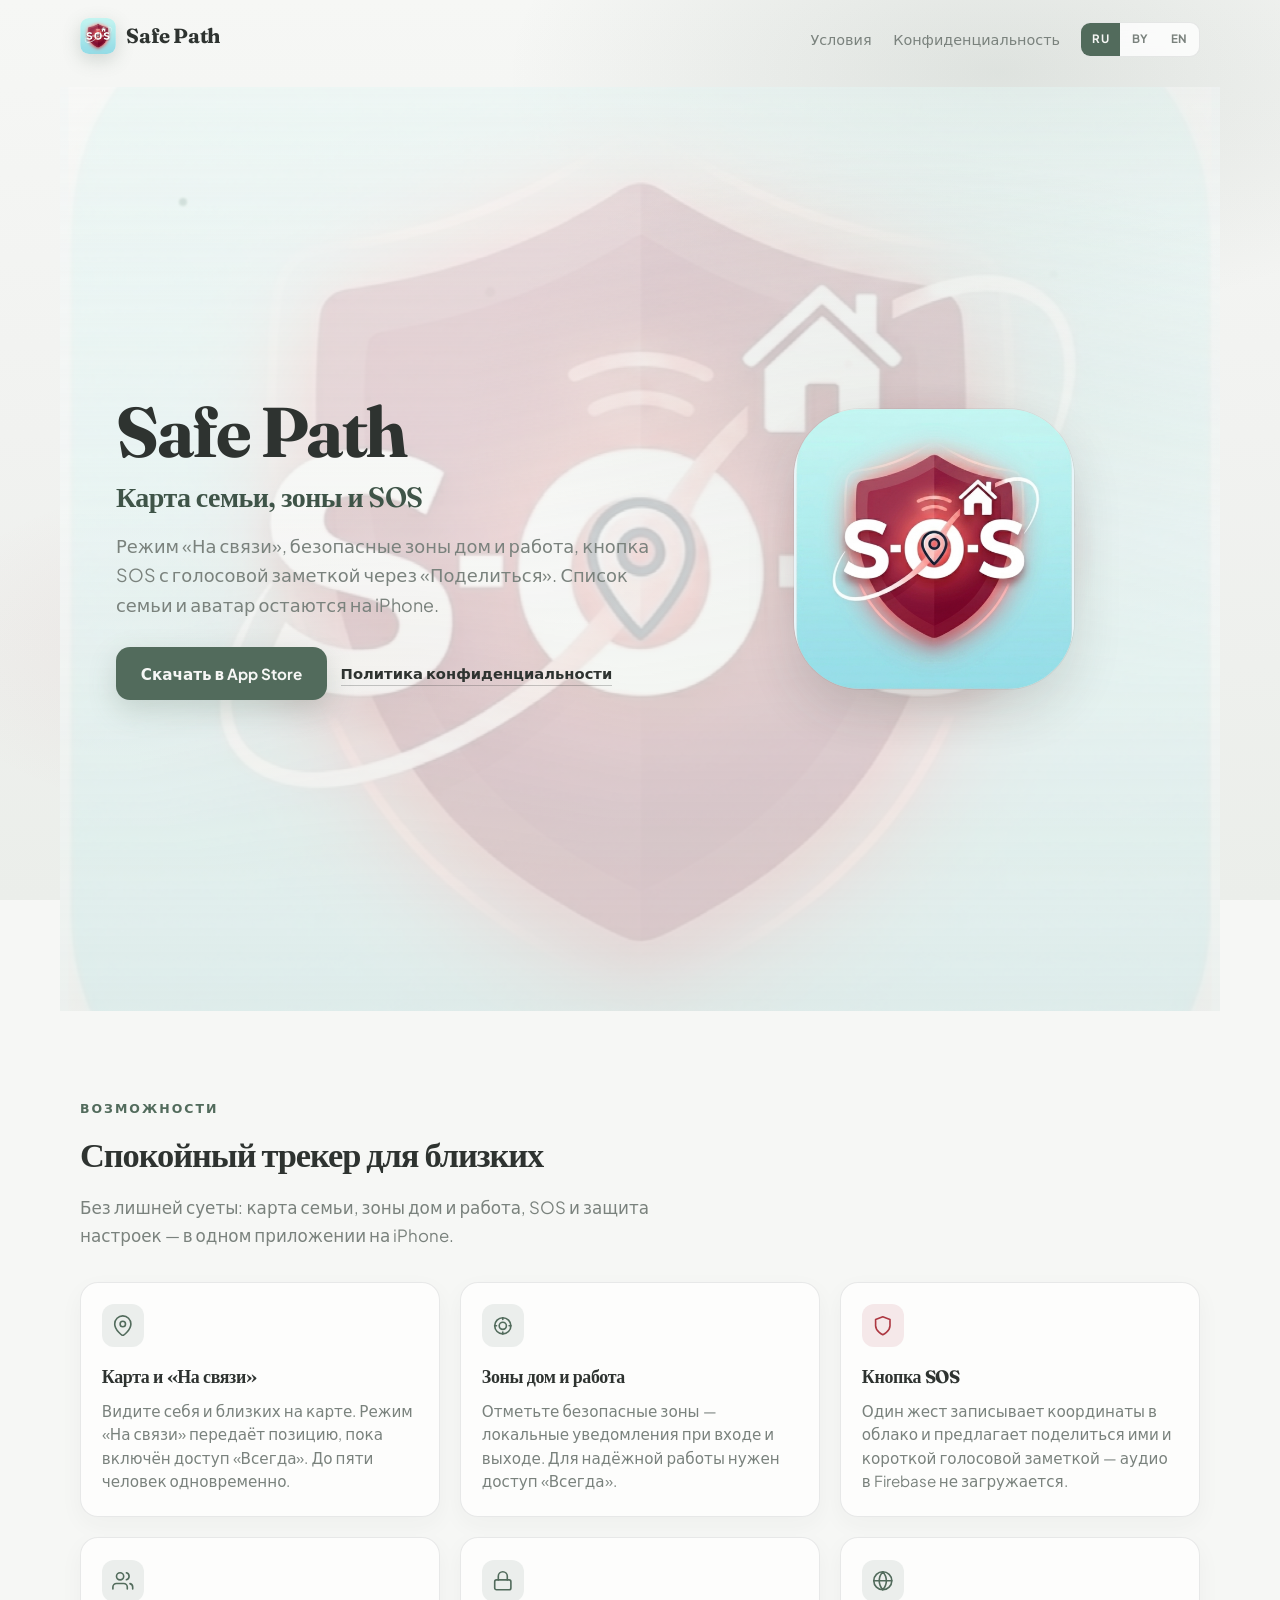
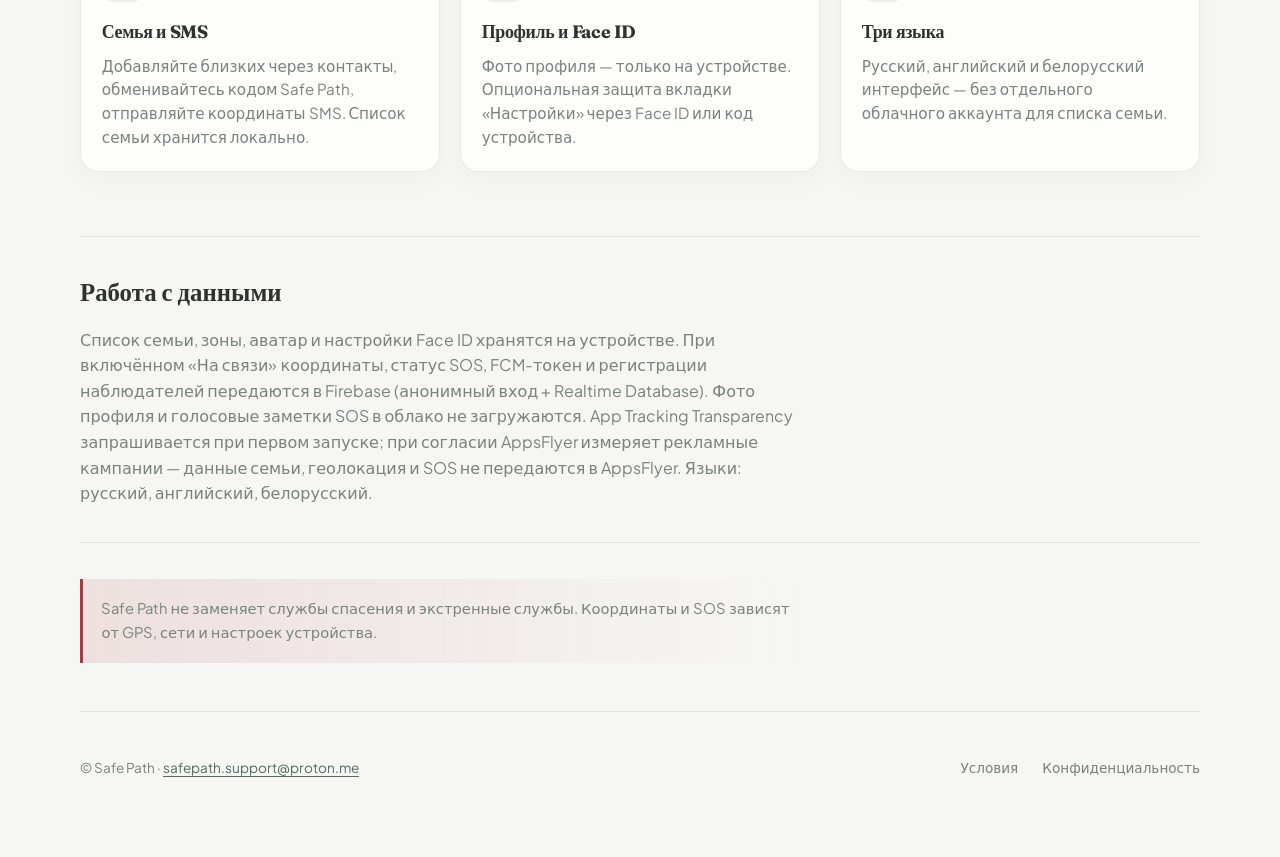
==== index.html @ e5365db0 "Update Safe Path site for first-stage App Store submission. Sync privacy policy, terms, and landing " ====
<!DOCTYPE html>
<html
  lang="ru"
  data-title-ru="Safe Path — карта семьи, зоны и SOS"
  data-title-be="Safe Path — мапа сям'і, зоны і SOS"
  data-title-en="Safe Path — family map, zones &amp; SOS"
  data-desc-ru="Safe Path: Family Tracker — карта близких, режим «На связи», зоны дом/работа, кнопка SOS. Список семьи и аватар на устройстве; координаты при «На связи» — в Firebase."
  data-desc-be="Safe Path: Family Tracker — мапа блізкіх, рэжым «На сувязі», зоны дом/праца, кнопка SOS. Спіс сям'і і аватар на прыладзе; каардынаты пры «На сувязі» — у Firebase."
  data-desc-en="Safe Path: Family Tracker — live family map, On Air sharing, home/work geofences, SOS. Family list and avatar stay on device; On Air coordinates go to Firebase."
>
  <head>
    <meta charset="utf-8" />
    <meta name="viewport" content="width=device-width, initial-scale=1" />
    <title>Safe Path — карта семьи, зоны и SOS</title>
    <meta
      name="description"
      content="Safe Path: Family Tracker — карта близких, режим «На связи», зоны дом/работа, кнопка SOS. Список семьи и аватар на устройстве; координаты при «На связи» — в Firebase."
    />
    <meta name="theme-color" content="#526b5c" />
    <link rel="icon" type="image/png" href="assets/app-icon.png" />
    <link rel="apple-touch-icon" href="assets/app-icon.png" />
    <link rel="stylesheet" href="index.css" />
    <script src="lang.js" defer></script>
  </head>
  <body class="page-home">
    <div class="home-bg" aria-hidden="true"></div>

    <div class="home-shell">
      <header class="home-nav">
        <div class="home-logo">
          <a href="index.html">
            <img src="assets/app-icon.png" width="36" height="36" alt="" />
            <span>Safe Path</span>
          </a>
        </div>
        <div class="home-nav-end">
          <nav
            class="home-nav-links"
            data-aria-ru="Юридическая информация"
            data-aria-be="Юрыдычная інфармацыя"
            data-aria-en="Legal information"
            aria-label="Юридическая информация"
          >
            <a href="terms.html"
              ><span class="lang-ru">Условия</span><span class="lang-be" hidden>Умовы</span
              ><span class="lang-en" hidden>Terms</span></a
            >
            <a href="privacy.html"
              ><span class="lang-ru">Конфиденциальность</span
              ><span class="lang-be" hidden>Канфідэнцыяльнасць</span
              ><span class="lang-en" hidden>Privacy</span></a
            >
          </nav>
          <div class="lang-switch" role="group" aria-label="Language">
            <button type="button" data-sp-lang-btn="ru" aria-pressed="true">RU</button>
            <button type="button" data-sp-lang-btn="be" aria-pressed="false">BY</button>
            <button type="button" data-sp-lang-btn="en" aria-pressed="false">EN</button>
          </div>
        </div>
      </header>

      <main>
        <!-- RU -->
        <div class="lang-ru">
          <section class="home-hero">
            <div class="home-hero-stage" aria-hidden="true">
              <img src="assets/app-icon.png" alt="" />
            </div>
            <div class="home-hero-copy">
              <p class="home-brand">Safe Path</p>
              <h1>Карта семьи, зоны и SOS</h1>
              <p class="home-hero-lead">
                Режим «На связи», безопасные зоны дом и работа, кнопка SOS с голосовой заметкой
                через «Поделиться». Список семьи и аватар остаются на iPhone.
              </p>
              <div class="home-cta">
                <a class="btn-store" href="https://apps.apple.com/" rel="noopener">Скачать в App Store</a>
                <a class="btn-text" href="privacy.html">Политика конфиденциальности</a>
              </div>
            </div>
            <div class="home-hero-visual">
              <div class="home-hero-glow" aria-hidden="true"></div>
              <img
                class="home-app-icon"
                src="assets/app-icon.png"
                width="512"
                height="512"
                alt="Иконка приложения Safe Path"
              />
            </div>
          </section>

          <section class="home-section">
            <div class="home-section-head">
              <p class="home-section-kicker">Возможности</p>
              <h2 class="home-section-title">Спокойный трекер для близких</h2>
              <p class="home-section-lead">
                Без лишней суеты: карта семьи, зоны дом и работа, SOS и защита настроек — в одном
                приложении на iPhone.
              </p>
            </div>
            <ul class="home-features">
              <li class="home-feature">
                <div class="home-feature-icon" aria-hidden="true">
                  <svg viewBox="0 0 24 24"
                    ><path d="M21 10c0 7-9 13-9 13S3 17 3 10a9 9 0 1118 0z" /><circle
                      cx="12"
                      cy="10"
                      r="3"
                  /></svg>
                </div>
                <h3>Карта и «На связи»</h3>
                <p>
                  Видите себя и близких на карте. Режим «На связи» передаёт позицию, пока включён
                  доступ «Всегда». До пяти человек одновременно.
                </p>
              </li>
              <li class="home-feature">
                <div class="home-feature-icon" aria-hidden="true">
                  <svg viewBox="0 0 24 24"
                    ><circle cx="12" cy="12" r="9" /><circle cx="12" cy="12" r="4" /><path
                      d="M12 3v2M12 19v2M3 12h2M19 12h2"
                  /></svg>
                </div>
                <h3>Зоны дом и работа</h3>
                <p>
                  Отметьте безопасные зоны — локальные уведомления при входе и выходе. Для надёжной
                  работы нужен доступ «Всегда».
                </p>
              </li>
              <li class="home-feature home-feature-sos">
                <div class="home-feature-icon" aria-hidden="true">
                  <svg viewBox="0 0 24 24"
                    ><path
                      d="M12 22s8-4 8-10V5l-8-3-8 3v7c0 6 8 10 8 10z"
                  /></svg>
                </div>
                <h3>Кнопка SOS</h3>
                <p>
                  Один жест записывает координаты в облако и предлагает поделиться ими и короткой
                  голосовой заметкой — аудио в Firebase не загружается.
                </p>
              </li>
              <li class="home-feature">
                <div class="home-feature-icon" aria-hidden="true">
                  <svg viewBox="0 0 24 24"
                    ><path
                      d="M17 21v-2a4 4 0 00-4-4H5a4 4 0 00-4 4v2"
                    /><circle cx="9" cy="7" r="4" /><path
                      d="M23 21v-2a4 4 0 00-3-3.87M16 3.13a4 4 0 010 7.75"
                  /></svg>
                </div>
                <h3>Семья и SMS</h3>
                <p>
                  Добавляйте близких через контакты, обменивайтесь кодом Safe Path, отправляйте
                  координаты SMS. Список семьи хранится локально.
                </p>
              </li>
              <li class="home-feature">
                <div class="home-feature-icon" aria-hidden="true">
                  <svg viewBox="0 0 24 24"
                    ><rect x="3" y="11" width="18" height="11" rx="2" /><path
                      d="M7 11V7a5 5 0 0110 0v4"
                  /></svg>
                </div>
                <h3>Профиль и Face&nbsp;ID</h3>
                <p>
                  Фото профиля — только на устройстве. Опциональная защита вкладки «Настройки»
                  через Face&nbsp;ID или код устройства.
                </p>
              </li>
              <li class="home-feature">
                <div class="home-feature-icon" aria-hidden="true">
                  <svg viewBox="0 0 24 24"
                    ><circle cx="12" cy="12" r="10" /><path
                      d="M2 12h20M12 2a15.3 15.3 0 014 10 15.3 15.3 0 01-4 10 15.3 15.3 0 01-4-10 15.3 15.3 0 014-10z"
                  /></svg>
                </div>
                <h3>Три языка</h3>
                <p>
                  Русский, английский и белорусский интерфейс — без отдельного облачного аккаунта
                  для списка семьи.
                </p>
              </li>
            </ul>
          </section>

          <section class="home-data">
            <h2>Работа с данными</h2>
            <p>
              Список семьи, зоны, аватар и настройки Face&nbsp;ID хранятся на устройстве. При
              включённом «На связи» координаты, статус SOS, FCM-токен и регистрации наблюдателей
              передаются в Firebase (анонимный вход + Realtime Database). Фото профиля и голосовые
              заметки SOS в облако не загружаются. App Tracking Transparency запрашивается при
              первом запуске; при согласии AppsFlyer измеряет рекламные кампании — данные семьи,
              геолокация и SOS не передаются в AppsFlyer. Языки: русский, английский,
              белорусский.
            </p>
          </section>

          <p class="home-disclaimer">
            Safe Path не заменяет службы спасения и экстренные службы. Координаты и SOS зависят от
            GPS, сети и настроек устройства.
          </p>
        </div>

        <!-- BE -->
        <div class="lang-be" hidden>
          <section class="home-hero">
            <div class="home-hero-stage" aria-hidden="true">
              <img src="assets/app-icon.png" alt="" />
            </div>
            <div class="home-hero-copy">
              <p class="home-brand">Safe Path</p>
              <h1>Мапа сям'і, зоны і SOS</h1>
              <p class="home-hero-lead">
                Рэжым «На сувязі», бяспечныя зоны дом і праца, кнопка SOS з галасавой нататкай
                праз «Падзяліцца». Спіс сям'і і аватар застаюцца на iPhone.
              </p>
              <div class="home-cta">
                <a class="btn-store" href="https://apps.apple.com/" rel="noopener">Спампаваць у App Store</a>
                <a class="btn-text" href="privacy.html">Палітыка канфідэнцыйнасці</a>
              </div>
            </div>
            <div class="home-hero-visual">
              <div class="home-hero-glow" aria-hidden="true"></div>
              <img
                class="home-app-icon"
                src="assets/app-icon.png"
                width="512"
                height="512"
                alt="Значок праграмы Safe Path"
              />
            </div>
          </section>

          <section class="home-section">
            <div class="home-section-head">
              <p class="home-section-kicker">Магчымасці</p>
              <h2 class="home-section-title">Спакойны трэкер для блізкіх</h2>
              <p class="home-section-lead">
                Без лішняй мітусні: мапа сям'і, зоны дом і праца, SOS і абарона наладаў — у адной
                праграме на iPhone.
              </p>
            </div>
            <ul class="home-features">
              <li class="home-feature">
                <div class="home-feature-icon" aria-hidden="true">
                  <svg viewBox="0 0 24 24"
                    ><path d="M21 10c0 7-9 13-9 13S3 17 3 10a9 9 0 1118 0z" /><circle
                      cx="12"
                      cy="10"
                      r="3"
                  /></svg>
                </div>
                <h3>Мапа і «На сувязі»</h3>
                <p>
                  Бачыце сябе і блізкіх на мапе. Рэжым «На сувязі» перадае пазіцыю пры доступе
                  «Заўсёды». Да пяці чалавек адначасова.
                </p>
              </li>
              <li class="home-feature">
                <div class="home-feature-icon" aria-hidden="true">
                  <svg viewBox="0 0 24 24"
                    ><circle cx="12" cy="12" r="9" /><circle cx="12" cy="12" r="4" /><path
                      d="M12 3v2M12 19v2M3 12h2M19 12h2"
                  /></svg>
                </div>
                <h3>Зоны дом і праца</h3>
                <p>
                  Адзначце бяспечныя зоны — лакальныя апавяшчэнні пры ўваходзе і выхадзе. Для
                  надзейнай працы патрэбны доступ «Заўсёды».
                </p>
              </li>
              <li class="home-feature home-feature-sos">
                <div class="home-feature-icon" aria-hidden="true">
                  <svg viewBox="0 0 24 24"
                    ><path
                      d="M12 22s8-4 8-10V5l-8-3-8 3v7c0 6 8 10 8 10z"
                  /></svg>
                </div>
                <h3>Кнопка SOS</h3>
                <p>
                  Адзін жэст запісвае каардынаты ў воблака і прапануе падзяліцца імі і кароткай
                  галасавой нататкай — аўдыё ў Firebase не загружаецца.
                </p>
              </li>
              <li class="home-feature">
                <div class="home-feature-icon" aria-hidden="true">
                  <svg viewBox="0 0 24 24"
                    ><path
                      d="M17 21v-2a4 4 0 00-4-4H5a4 4 0 00-4 4v2"
                    /><circle cx="9" cy="7" r="4" /><path
                      d="M23 21v-2a4 4 0 00-3-3.87M16 3.13a4 4 0 010 7.75"
                  /></svg>
                </div>
                <h3>Сям'я і SMS</h3>
                <p>
                  Дадавайце блізкіх праз кантакты, абменьвайцеся кодам Safe Path, дасылайце
                  каардынаты SMS. Спіс сям'і захоўваецца лакальна.
                </p>
              </li>
              <li class="home-feature">
                <div class="home-feature-icon" aria-hidden="true">
                  <svg viewBox="0 0 24 24"
                    ><rect x="3" y="11" width="18" height="11" rx="2" /><path
                      d="M7 11V7a5 5 0 0110 0v4"
                  /></svg>
                </div>
                <h3>Профіль і Face&nbsp;ID</h3>
                <p>
                  Фота профілю — толькі на прыладзе. Апцыянальная абарона «Налад» праз
                  Face&nbsp;ID або код прылады.
                </p>
              </li>
              <li class="home-feature">
                <div class="home-feature-icon" aria-hidden="true">
                  <svg viewBox="0 0 24 24"
                    ><circle cx="12" cy="12" r="10" /><path
                      d="M2 12h20M12 2a15.3 15.3 0 014 10 15.3 15.3 0 01-4 10 15.3 15.3 0 01-4-10 15.3 15.3 0 014-10z"
                  /></svg>
                </div>
                <h3>Тры мовы</h3>
                <p>
                  Беларуская, руская і англійская — без асобнага воблачнага акаўнта для спісу
                  сям'і.
                </p>
              </li>
            </ul>
          </section>

          <section class="home-data">
            <h2>Праца з данымі</h2>
            <p>
              Спіс сям'і, зоны, аватар і налады Face&nbsp;ID захоўваюцца на прыладзе. Пры ўключаным
              «На сувязі» каардынаты, статус SOS і FCM-токены перадаюцца ў Firebase. Фота і
              галасавыя нататкі SOS у воблака не загружаюцца. ATT запытваецца пры першым запуску;
              пры згодзе AppsFlyer вымярвае рэкламныя кампаніі — даныя сям'і, геалакацыя і SOS не
              перадаюцца. Мовы: беларуская, руская, англійская.
            </p>
          </section>

          <p class="home-disclaimer">
            Safe Path не замяняе службы ратавання. Каардынаты і SOS залежаць ад GPS, сеткі і
            наладаў прылады.
          </p>
        </div>

        <!-- EN -->
        <div class="lang-en" hidden>
          <section class="home-hero">
            <div class="home-hero-stage" aria-hidden="true">
              <img src="assets/app-icon.png" alt="" />
            </div>
            <div class="home-hero-copy">
              <p class="home-brand">Safe Path</p>
              <h1>Family map, zones &amp; SOS</h1>
              <p class="home-hero-lead">
                On Air sharing, home and work geofences, an SOS button with a short voice note via
                Share. Your family list and avatar stay on the iPhone.
              </p>
              <div class="home-cta">
                <a class="btn-store" href="https://apps.apple.com/" rel="noopener">Get it on the App Store</a>
                <a class="btn-text" href="privacy.html">Privacy Policy</a>
              </div>
            </div>
            <div class="home-hero-visual">
              <div class="home-hero-glow" aria-hidden="true"></div>
              <img
                class="home-app-icon"
                src="assets/app-icon.png"
                width="512"
                height="512"
                alt="Safe Path app icon"
              />
            </div>
          </section>

          <section class="home-section">
            <div class="home-section-head">
              <p class="home-section-kicker">Capabilities</p>
              <h2 class="home-section-title">A calm tracker for people you care about</h2>
              <p class="home-section-lead">
                No clutter: family map, home and work zones, SOS, and a Settings lock — in one app
                on iPhone.
              </p>
            </div>
            <ul class="home-features">
              <li class="home-feature">
                <div class="home-feature-icon" aria-hidden="true">
                  <svg viewBox="0 0 24 24"
                    ><path d="M21 10c0 7-9 13-9 13S3 17 3 10a9 9 0 1118 0z" /><circle
                      cx="12"
                      cy="10"
                      r="3"
                  /></svg>
                </div>
                <h3>Map &amp; On Air</h3>
                <p>
                  See yourself and family on the map. On Air shares your position while Always
                  location is granted. Up to five people at once.
                </p>
              </li>
              <li class="home-feature">
                <div class="home-feature-icon" aria-hidden="true">
                  <svg viewBox="0 0 24 24"
                    ><circle cx="12" cy="12" r="9" /><circle cx="12" cy="12" r="4" /><path
                      d="M12 3v2M12 19v2M3 12h2M19 12h2"
                  /></svg>
                </div>
                <h3>Home &amp; work zones</h3>
                <p>
                  Mark safe zones for local enter/exit alerts. Always location access is required
                  for reliable monitoring.
                </p>
              </li>
              <li class="home-feature home-feature-sos">
                <div class="home-feature-icon" aria-hidden="true">
                  <svg viewBox="0 0 24 24"
                    ><path
                      d="M12 22s8-4 8-10V5l-8-3-8 3v7c0 6 8 10 8 10z"
                  /></svg>
                </div>
                <h3>SOS button</h3>
                <p>
                  One gesture writes coordinates to the cloud and offers Share with a short voice
                  note — audio is never uploaded to Firebase.
                </p>
              </li>
              <li class="home-feature">
                <div class="home-feature-icon" aria-hidden="true">
                  <svg viewBox="0 0 24 24"
                    ><path
                      d="M17 21v-2a4 4 0 00-4-4H5a4 4 0 00-4 4v2"
                    /><circle cx="9" cy="7" r="4" /><path
                      d="M23 21v-2a4 4 0 00-3-3.87M16 3.13a4 4 0 010 7.75"
                  /></svg>
                </div>
                <h3>Family &amp; SMS</h3>
                <p>
                  Add people via Contacts, exchange Safe Path codes, send coordinates by SMS. The
                  family list stays local.
                </p>
              </li>
              <li class="home-feature">
                <div class="home-feature-icon" aria-hidden="true">
                  <svg viewBox="0 0 24 24"
                    ><rect x="3" y="11" width="18" height="11" rx="2" /><path
                      d="M7 11V7a5 5 0 0110 0v4"
                  /></svg>
                </div>
                <h3>Profile &amp; Face&nbsp;ID</h3>
                <p>
                  Profile photos stay on device. Optionally lock Settings with Face&nbsp;ID or the
                  device passcode.
                </p>
              </li>
              <li class="home-feature">
                <div class="home-feature-icon" aria-hidden="true">
                  <svg viewBox="0 0 24 24"
                    ><circle cx="12" cy="12" r="10" /><path
                      d="M2 12h20M12 2a15.3 15.3 0 014 10 15.3 15.3 0 01-4 10 15.3 15.3 0 01-4-10 15.3 15.3 0 014-10z"
                  /></svg>
                </div>
                <h3>Three languages</h3>
                <p>
                  Russian, English, and Belarusian UI — no separate cloud account for your family
                  list.
                </p>
              </li>
            </ul>
          </section>

          <section class="home-data">
            <h2>Data practice</h2>
            <p>
              Family list, zones, avatar, and Face&nbsp;ID settings stay on device. With On Air on,
              coordinates, SOS status, FCM tokens, and watcher registrations go to Firebase
              (Anonymous Auth + Realtime Database). Profile photos and SOS voice notes are not
              uploaded. App Tracking Transparency is requested on the first launch; if you consent,
              AppsFlyer measures install campaigns — family list, location, and SOS data are not
              sent to AppsFlyer. Languages: English, Russian, Belarusian.
            </p>
          </section>

          <p class="home-disclaimer">
            Safe Path does not replace emergency services. Coordinates and SOS depend on GPS,
            network, and device settings.
          </p>
        </div>
      </main>

      <footer class="home-footer">
        <p class="lang-ru">
          © Safe Path · <a href="mailto:safepath.support@proton.me">safepath.support@proton.me</a>
        </p>
        <p class="lang-be" hidden>
          © Safe Path · <a href="mailto:safepath.support@proton.me">safepath.support@proton.me</a>
        </p>
        <p class="lang-en" hidden>
          © Safe Path · <a href="mailto:safepath.support@proton.me">safepath.support@proton.me</a>
        </p>
        <nav
          data-aria-ru="Нижняя навигация"
          data-aria-be="Ніжняя навігацыя"
          data-aria-en="Footer navigation"
          aria-label="Нижняя навигация"
        >
          <a href="terms.html"
            ><span class="lang-ru">Условия</span><span class="lang-be" hidden>Умовы</span
            ><span class="lang-en" hidden>Terms</span></a
          >
          <a href="privacy.html"
            ><span class="lang-ru">Конфиденциальность</span
            ><span class="lang-be" hidden>Канфідэнцыяльнасць</span
            ><span class="lang-en" hidden>Privacy</span></a
          >
        </nav>
      </footer>
    </div>
  </body>
</html>
---- index.css ----
/* Safe Path — Scandinavian calm (aligned with AppTheme) */

@import url("https://fonts.googleapis.com/css2?family=Fraunces:opsz,wght@9..144,500;9..144,600;9..144,700&family=Plus+Jakarta+Sans:wght@400;500;600;700&display=swap");

.page-home {
  --bg: #f6f7f5;
  --bg-mid: #f1f2f0;
  --bg-deep: #ebeeea;
  --ink: #2e3330;
  --muted: #7a827d;
  --sage: #526b5c;
  --sage-deep: #3f5448;
  --sos: #ad3842;
  --sos-soft: rgba(173, 56, 66, 0.12);
  --line: rgba(46, 51, 48, 0.1);
  --surface: rgba(255, 255, 255, 0.78);
  --glow-sage: rgba(82, 107, 92, 0.22);
  --glow-sos: rgba(173, 56, 66, 0.16);
  --serif: "Fraunces", "Iowan Old Style", Georgia, serif;
  --sans: "Plus Jakarta Sans", "Segoe UI", system-ui, sans-serif;
  margin: 0;
  min-height: 100vh;
  font-family: var(--sans);
  color: var(--ink);
  background: var(--bg);
  line-height: 1.6;
  overflow-x: hidden;
}

.page-home a {
  color: var(--sage);
  text-decoration-thickness: 1px;
  text-underline-offset: 3px;
}

.page-home a:hover {
  color: var(--sage-deep);
}

/* Beat `.page-home a` so store CTA text stays light on sage fill */
.page-home a.btn-store,
.page-home a.btn-store:hover {
  color: #f6f7f5;
  text-decoration: none;
}

[hidden] {
  display: none !important;
}

.home-bg {
  position: fixed;
  inset: 0;
  z-index: 0;
  pointer-events: none;
  background:
    radial-gradient(ellipse 70% 50% at 78% 8%, rgba(82, 107, 92, 0.14) 0%, transparent 55%),
    radial-gradient(ellipse 45% 35% at 18% 72%, rgba(173, 56, 66, 0.07) 0%, transparent 55%),
    linear-gradient(180deg, var(--bg) 0%, var(--bg-mid) 48%, var(--bg-deep) 100%);
}

.home-bg::before,
.home-bg::after {
  content: "";
  position: absolute;
  border-radius: 50%;
  filter: blur(1px);
  animation: drift 20s ease-in-out infinite;
}

.home-bg::before {
  width: 8px;
  height: 8px;
  top: 22%;
  left: 14%;
  background: var(--sage);
  opacity: 0.35;
  box-shadow:
    24vw 10vh 0 1px rgba(82, 107, 92, 0.25),
    52vw 18vh 0 0 rgba(173, 56, 66, 0.18),
    68vw 8vh 0 0 rgba(82, 107, 92, 0.2),
    40vw 36vh 0 0 rgba(46, 51, 48, 0.12);
}

.home-bg::after {
  width: 5px;
  height: 5px;
  top: 58%;
  right: 16%;
  background: var(--sos);
  opacity: 0.28;
  animation-delay: -8s;
  animation-duration: 24s;
  box-shadow:
    -18vw -8vh 0 1px rgba(82, 107, 92, 0.22),
    -36vw 6vh 0 0 rgba(173, 56, 66, 0.14),
    -55vw -14vh 0 0 rgba(46, 51, 48, 0.1);
}

@keyframes drift {
  0%,
  100% {
    transform: translate3d(0, 0, 0);
  }
  50% {
    transform: translate3d(10px, -14px, 0);
  }
}

.home-shell {
  position: relative;
  z-index: 1;
  max-width: 1120px;
  margin: 0 auto;
  padding: 0 1.25rem 4rem;
}

.home-nav {
  display: flex;
  align-items: center;
  justify-content: space-between;
  gap: 1rem;
  padding: 1.15rem 0;
  flex-wrap: wrap;
}

.home-logo a {
  display: inline-flex;
  align-items: center;
  gap: 0.65rem;
  text-decoration: none;
  color: var(--ink);
  font-family: var(--serif);
  font-weight: 700;
  font-size: clamp(1.05rem, 2.6vw, 1.28rem);
  letter-spacing: -0.02em;
}

.home-logo img {
  width: 36px;
  height: 36px;
  border-radius: 9px;
  box-shadow: 0 6px 18px var(--glow-sage);
}

.home-nav-end {
  display: flex;
  align-items: center;
  gap: 1.25rem;
  flex-wrap: wrap;
}

.home-nav-links {
  display: flex;
  gap: 1.35rem;
  font-size: 0.9rem;
  font-weight: 500;
}

.home-nav-links a {
  text-decoration: none;
  color: var(--muted);
}

.home-nav-links a:hover {
  color: var(--ink);
}

.lang-switch {
  display: inline-flex;
  background: var(--surface);
  border: 1px solid var(--line);
  border-radius: 10px;
  overflow: hidden;
  backdrop-filter: blur(10px);
}

.lang-switch button {
  border: none;
  background: transparent;
  padding: 0.45rem 0.7rem;
  font: inherit;
  font-size: 0.72rem;
  font-weight: 700;
  letter-spacing: 0.04em;
  cursor: pointer;
  color: var(--muted);
}

.lang-switch button.lang-btn-active {
  background: var(--sage);
  color: #f6f7f5;
}

.home-hero {
  position: relative;
  min-height: min(88vh, 780px);
  margin: 0.5rem -1.25rem 0;
  padding: clamp(2rem, 6vw, 4.5rem) clamp(1.25rem, 5vw, 3.5rem);
  display: grid;
  align-content: end;
  align-items: end;
  gap: 1.5rem;
  overflow: hidden;
  isolation: isolate;
  min-width: 0;
}

@media (min-width: 860px) {
  .home-hero {
    grid-template-columns: 1.1fr 0.9fr;
    align-items: center;
    align-content: center;
  }
}

.home-hero-stage {
  position: absolute;
  inset: 0;
  z-index: 0;
  background:
    linear-gradient(180deg, rgba(246, 247, 245, 0.35) 0%, rgba(246, 247, 245, 0.72) 48%, rgba(235, 238, 234, 0.96) 100%),
    radial-gradient(ellipse 65% 55% at 72% 38%, var(--glow-sage) 0%, transparent 58%),
    radial-gradient(ellipse 40% 35% at 28% 70%, var(--glow-sos) 0%, transparent 55%);
}

.home-hero-stage img {
  position: absolute;
  inset: 0;
  width: 100%;
  height: 100%;
  object-fit: cover;
  object-position: center 40%;
  opacity: 0.18;
  filter: saturate(0.9) contrast(1.02);
  animation: breathe 10s ease-in-out infinite;
}

@keyframes breathe {
  0%,
  100% {
    transform: scale(1.02);
  }
  50% {
    transform: scale(1.05);
  }
}

.home-hero-copy {
  position: relative;
  z-index: 1;
  max-width: min(36rem, 100%);
  min-width: 0;
  animation: rise 0.9s ease-out both;
}

@keyframes rise {
  from {
    opacity: 0;
    transform: translateY(16px);
  }
  to {
    opacity: 1;
    transform: translateY(0);
  }
}

.home-brand {
  margin: 0 0 0.85rem;
  font-family: var(--serif);
  font-weight: 700;
  font-size: clamp(2.55rem, 7.5vw, 4.4rem);
  line-height: 0.96;
  letter-spacing: -0.035em;
  max-width: 100%;
  overflow-wrap: anywhere;
  color: var(--ink);
}

.home-hero h1 {
  margin: 0 0 1rem;
  font-family: var(--serif);
  font-size: clamp(1.3rem, 3vw, 1.75rem);
  font-weight: 600;
  line-height: 1.25;
  letter-spacing: -0.02em;
  color: var(--sage-deep);
  max-width: 100%;
  overflow-wrap: break-word;
}

.home-hero-lead {
  margin: 0 0 1.75rem;
  font-size: clamp(1rem, 2.2vw, 1.12rem);
  line-height: 1.65;
  color: var(--muted);
  max-width: 34em;
  overflow-wrap: break-word;
}

html[lang="en"] .home-brand {
  font-size: clamp(2.1rem, 7vw, 3.7rem);
}

html[lang="en"] .home-logo a {
  font-size: clamp(0.92rem, 2.1vw, 1.12rem);
}

.home-cta {
  display: flex;
  flex-wrap: wrap;
  gap: 0.85rem;
  align-items: center;
}

.btn-store {
  display: inline-flex;
  align-items: center;
  justify-content: center;
  padding: 0.9rem 1.55rem;
  background: var(--sage);
  color: #f6f7f5 !important;
  font-weight: 700;
  font-size: 0.95rem;
  text-decoration: none !important;
  border-radius: 14px;
  box-shadow: 0 10px 28px var(--glow-sage);
  transition: transform 0.18s ease, box-shadow 0.18s ease, background 0.18s ease;
}

.btn-store:hover {
  color: #ffffff !important;
  background: var(--sage-deep);
  transform: translateY(-2px);
  box-shadow: 0 14px 32px rgba(82, 107, 92, 0.3);
}

.home-hero .btn-text {
  font-size: 0.92rem;
  font-weight: 600;
  color: var(--ink);
  text-decoration: none;
  border-bottom: 1px solid rgba(46, 51, 48, 0.25);
}

.home-hero .btn-text:hover {
  color: var(--sage);
  border-bottom-color: var(--sage);
}

.home-hero-visual {
  position: relative;
  z-index: 1;
  display: flex;
  justify-content: center;
  align-items: center;
  min-height: 220px;
  animation: rise 1.1s ease-out 0.12s both;
}

.home-hero-glow {
  position: absolute;
  width: min(340px, 72vw);
  height: min(340px, 72vw);
  border-radius: 50%;
  background: radial-gradient(
    circle,
    rgba(82, 107, 92, 0.28) 0%,
    rgba(173, 56, 66, 0.1) 42%,
    transparent 70%
  );
  filter: blur(6px);
  opacity: 0.9;
  animation: pulse 6s ease-in-out infinite;
}

@keyframes pulse {
  0%,
  100% {
    opacity: 0.7;
    transform: scale(0.96);
  }
  50% {
    opacity: 1;
    transform: scale(1.03);
  }
}

.home-app-icon {
  position: relative;
  z-index: 1;
  width: min(280px, 62vw);
  height: auto;
  border-radius: 24%;
  box-shadow:
    0 22px 50px rgba(46, 51, 48, 0.14),
    0 0 0 1px rgba(46, 51, 48, 0.06);
}

@media (max-width: 859px) {
  .home-hero {
    align-content: start;
    min-height: auto;
    padding-top: 1.75rem;
    padding-bottom: 2.25rem;
  }

  .home-hero-stage img {
    opacity: 0.12;
  }

  .home-hero-visual {
    min-height: 160px;
  }

  .home-app-icon {
    width: min(200px, 48vw);
  }

  .home-brand {
    font-size: clamp(2.3rem, 11vw, 3.3rem);
  }
}

.home-section {
  margin-top: clamp(3rem, 8vw, 5rem);
  padding-top: 0.5rem;
}

.home-section-head {
  max-width: 40rem;
  margin-bottom: 2rem;
}

.home-section-kicker {
  margin: 0 0 0.5rem;
  font-size: 0.78rem;
  font-weight: 700;
  letter-spacing: 0.16em;
  text-transform: uppercase;
  color: var(--sage);
}

.home-section-title {
  margin: 0 0 0.75rem;
  font-family: var(--serif);
  font-size: clamp(1.55rem, 3.4vw, 2.15rem);
  font-weight: 700;
  letter-spacing: -0.03em;
  max-width: 22ch;
}

.home-section-lead {
  margin: 0;
  font-size: 1.05rem;
  line-height: 1.65;
  color: var(--muted);
  max-width: 38em;
}

/* BizWay-style feature grid */
.home-features {
  list-style: none;
  margin: 0;
  padding: 0;
  display: grid;
  grid-template-columns: 1fr;
  gap: 1rem;
}

@media (min-width: 640px) {
  .home-features {
    grid-template-columns: repeat(2, 1fr);
    gap: 1.15rem;
  }
}

@media (min-width: 960px) {
  .home-features {
    grid-template-columns: repeat(3, 1fr);
    gap: 1.25rem;
  }
}

.home-feature {
  margin: 0;
  padding: 1.35rem 1.3rem 1.45rem;
  background: rgba(255, 255, 255, 0.72);
  border: 1px solid var(--line);
  border-radius: 18px;
  box-shadow: 0 8px 24px rgba(46, 51, 48, 0.04);
  transition: transform 0.2s ease, box-shadow 0.2s ease, border-color 0.2s ease;
}

.home-feature:hover {
  transform: translateY(-3px);
  border-color: rgba(82, 107, 92, 0.28);
  box-shadow: 0 14px 32px rgba(82, 107, 92, 0.1);
}

.home-feature-icon {
  display: flex;
  align-items: center;
  justify-content: center;
  width: 2.65rem;
  height: 2.65rem;
  margin-bottom: 1rem;
  border-radius: 12px;
  background: rgba(82, 107, 92, 0.1);
  color: var(--sage);
}

.home-feature-icon svg {
  width: 1.35rem;
  height: 1.35rem;
  stroke: currentColor;
  fill: none;
  stroke-width: 1.8;
  stroke-linecap: round;
  stroke-linejoin: round;
}

.home-feature.home-feature-sos .home-feature-icon {
  background: rgba(173, 56, 66, 0.1);
  color: var(--sos);
}

.home-feature h3 {
  margin: 0 0 0.45rem;
  font-family: var(--serif);
  font-size: 1.12rem;
  font-weight: 700;
  letter-spacing: -0.02em;
  color: var(--ink);
}

.home-feature p {
  margin: 0;
  font-size: 0.95rem;
  line-height: 1.55;
  color: var(--muted);
}

.home-data {
  margin-top: clamp(2.5rem, 6vw, 4rem);
  padding: clamp(1.5rem, 4vw, 2.25rem) 0;
  border-top: 1px solid var(--line);
  border-bottom: 1px solid var(--line);
}

.home-data h2 {
  margin: 0 0 0.85rem;
  font-family: var(--serif);
  font-size: clamp(1.25rem, 2.8vw, 1.55rem);
  font-weight: 700;
}

.home-data p {
  margin: 0;
  max-width: 46em;
  color: var(--muted);
  font-size: 1rem;
}

.home-disclaimer {
  margin: 2.25rem 0 0;
  padding: 1.15rem 0 1.15rem 1.15rem;
  border-left: 3px solid var(--sos);
  background: linear-gradient(90deg, var(--sos-soft), transparent);
  font-size: 0.92rem;
  color: var(--muted);
  max-width: 48em;
}

.home-footer {
  margin-top: 3rem;
  padding: 2rem 0 0;
  border-top: 1px solid var(--line);
  display: flex;
  flex-wrap: wrap;
  justify-content: space-between;
  align-items: center;
  gap: 1rem;
  font-size: 0.85rem;
  color: var(--muted);
}

.home-footer nav {
  display: flex;
  gap: 1.5rem;
  flex-wrap: wrap;
}

.home-footer nav a {
  text-decoration: none;
  color: var(--muted);
  font-weight: 500;
}

.home-footer nav a:hover {
  color: var(--ink);
}

@media (max-width: 600px) {
  .home-nav-links {
    display: none;
  }
}

@media (prefers-reduced-motion: reduce) {
  .home-bg::before,
  .home-bg::after,
  .home-hero-stage img,
  .home-hero-glow,
  .home-hero-copy,
  .home-hero-visual {
    animation: none !important;
  }
}
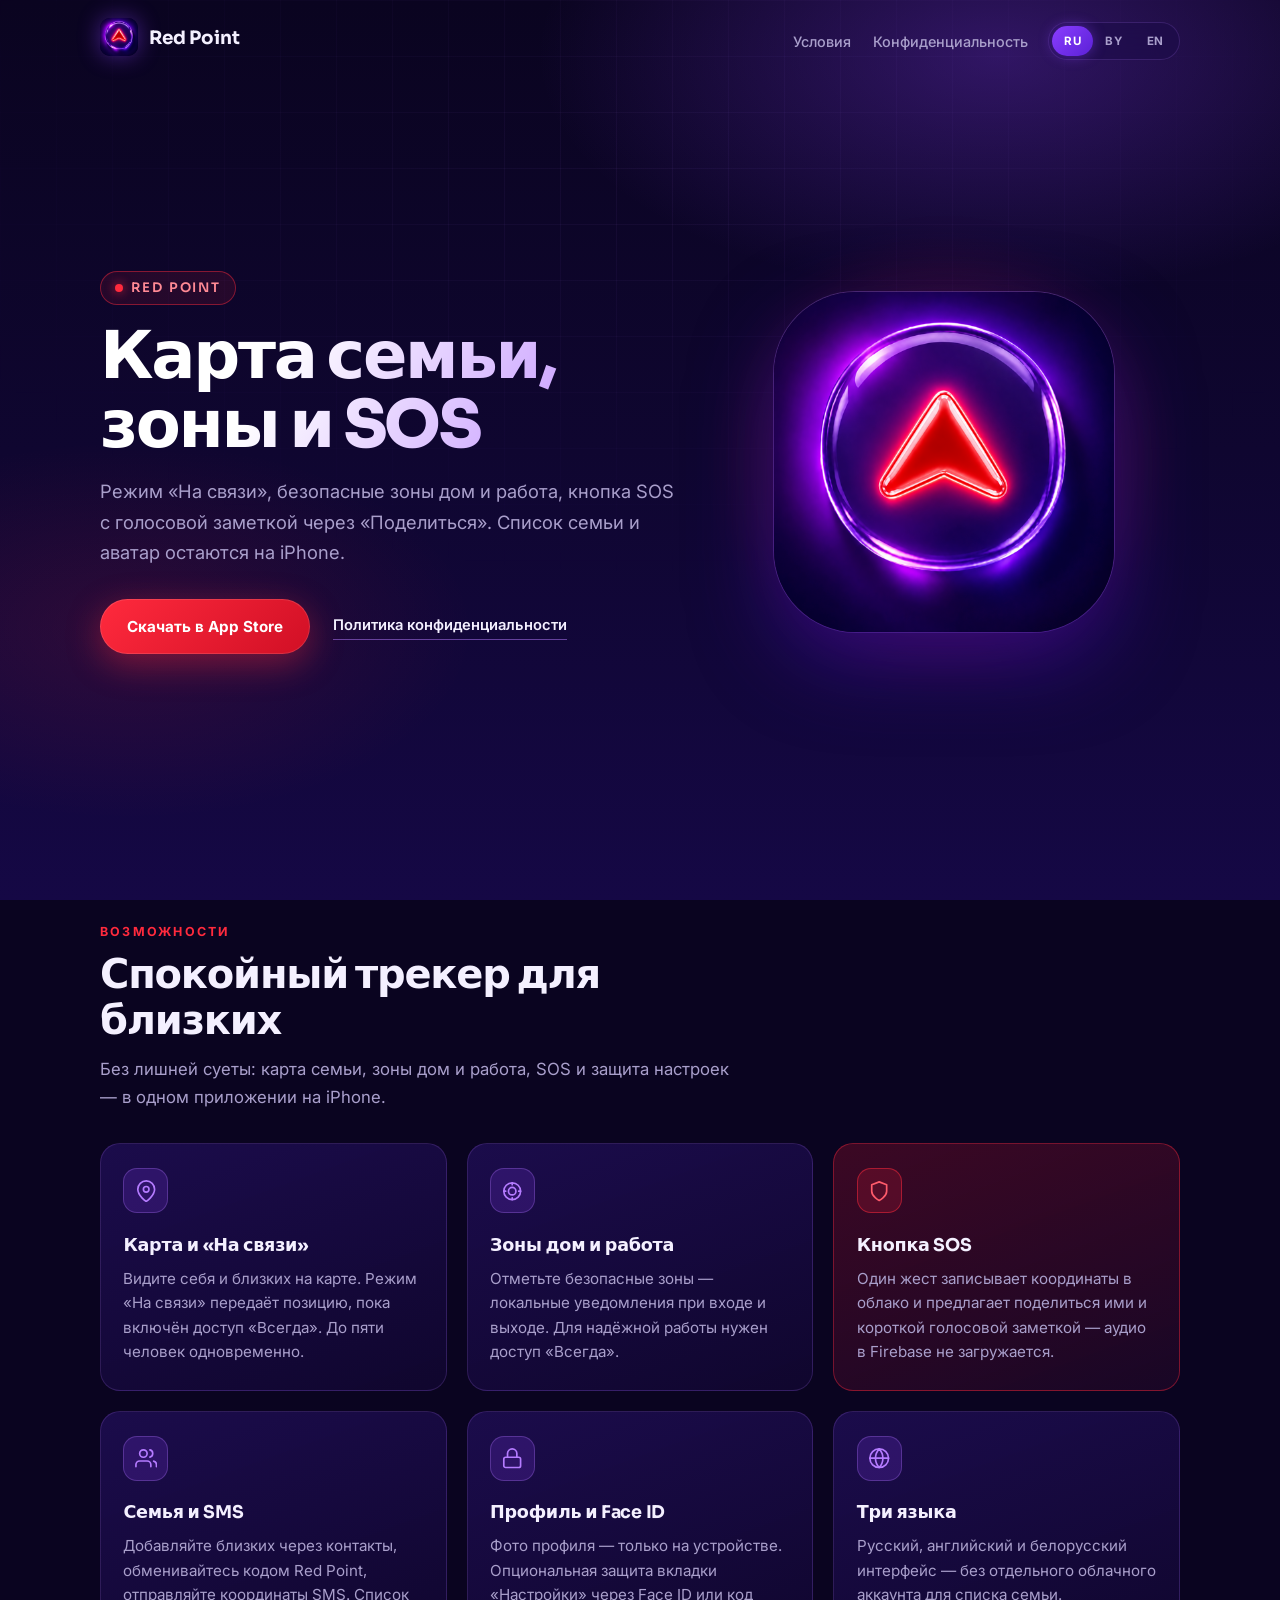
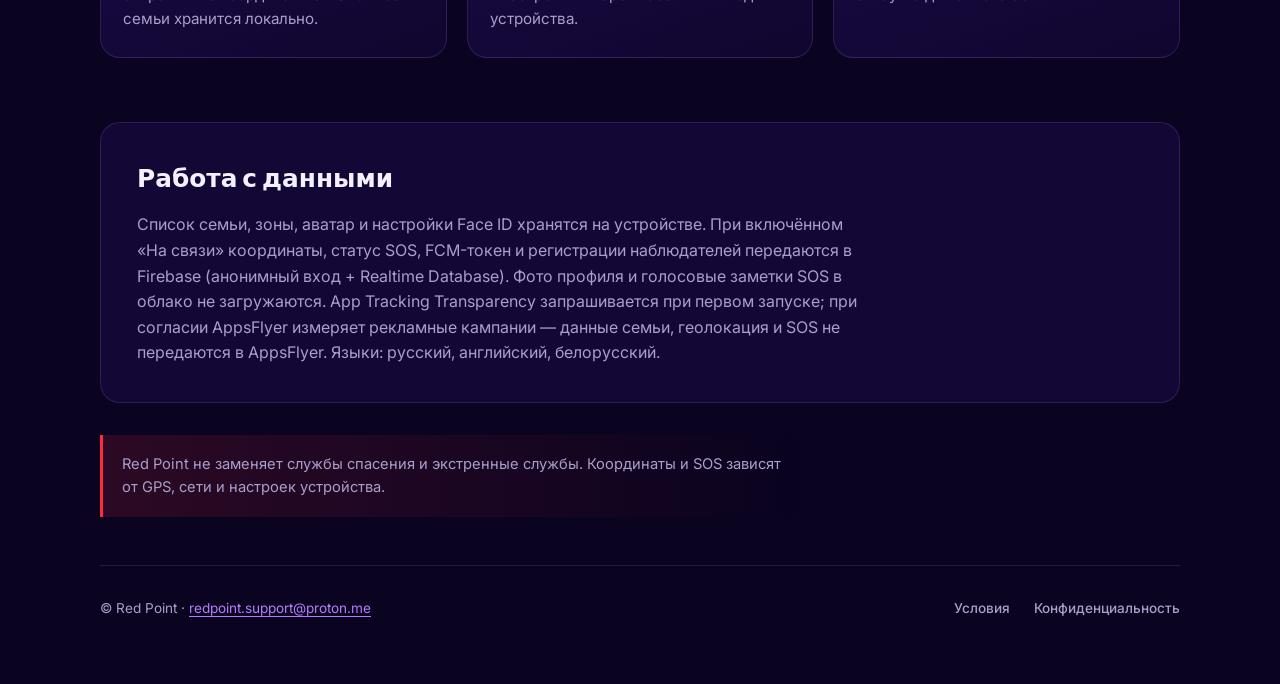
==== commit 5e410aa4: "Redesign site as Red Point: dark neon theme, new icon, updated support email" ====
--- a/index.html
+++ b/index.html
@@ -1,24 +1,24 @@
 <!DOCTYPE html>
 <html
   lang="ru"
-  data-title-ru="Safe Path — карта семьи, зоны и SOS"
-  data-title-be="Safe Path — мапа сям'і, зоны і SOS"
-  data-title-en="Safe Path — family map, zones &amp; SOS"
-  data-desc-ru="Safe Path: Family Tracker — карта близких, режим «На связи», зоны дом/работа, кнопка SOS. Список семьи и аватар на устройстве; координаты при «На связи» — в Firebase."
-  data-desc-be="Safe Path: Family Tracker — мапа блізкіх, рэжым «На сувязі», зоны дом/праца, кнопка SOS. Спіс сям'і і аватар на прыладзе; каардынаты пры «На сувязі» — у Firebase."
-  data-desc-en="Safe Path: Family Tracker — live family map, On Air sharing, home/work geofences, SOS. Family list and avatar stay on device; On Air coordinates go to Firebase."
+  data-title-ru="Red Point — карта семьи, зоны и SOS"
+  data-title-be="Red Point — мапа сям'і, зоны і SOS"
+  data-title-en="Red Point — family map, zones &amp; SOS"
+  data-desc-ru="Red Point: Family Tracker — карта близких, режим «На связи», зоны дом/работа, кнопка SOS. Список семьи и аватар на устройстве; координаты при «На связи» — в Firebase."
+  data-desc-be="Red Point: Family Tracker — мапа блізкіх, рэжым «На сувязі», зоны дом/праца, кнопка SOS. Спіс сям'і і аватар на прыладзе; каардынаты пры «На сувязі» — у Firebase."
+  data-desc-en="Red Point: Family Tracker — live family map, On Air sharing, home/work geofences, SOS. Family list and avatar stay on device; On Air coordinates go to Firebase."
 >
   <head>
     <meta charset="utf-8" />
     <meta name="viewport" content="width=device-width, initial-scale=1" />
-    <title>Safe Path — карта семьи, зоны и SOS</title>
+    <title>Red Point — карта семьи, зоны и SOS</title>
     <meta
       name="description"
-      content="Safe Path: Family Tracker — карта близких, режим «На связи», зоны дом/работа, кнопка SOS. Список семьи и аватар на устройстве; координаты при «На связи» — в Firebase."
+      content="Red Point: Family Tracker — карта близких, режим «На связи», зоны дом/работа, кнопка SOS. Список семьи и аватар на устройстве; координаты при «На связи» — в Firebase."
     />
-    <meta name="theme-color" content="#526b5c" />
-    <link rel="icon" type="image/png" href="assets/app-icon.png" />
-    <link rel="apple-touch-icon" href="assets/app-icon.png" />
+    <meta name="theme-color" content="#0a0420" />
+    <link rel="icon" type="image/png" href="assets/favicon.png" />
+    <link rel="apple-touch-icon" href="assets/apple-touch-icon.png" />
     <link rel="stylesheet" href="index.css" />
     <script src="lang.js" defer></script>
   </head>
@@ -30,7 +30,7 @@
         <div class="home-logo">
           <a href="index.html">
             <img src="assets/app-icon.png" width="36" height="36" alt="" />
-            <span>Safe Path</span>
+            <span>Red Point</span>
           </a>
         </div>
         <div class="home-nav-end">
@@ -67,7 +67,7 @@
               <img src="assets/app-icon.png" alt="" />
             </div>
             <div class="home-hero-copy">
-              <p class="home-brand">Safe Path</p>
+              <p class="home-brand">Red Point</p>
               <h1>Карта семьи, зоны и SOS</h1>
               <p class="home-hero-lead">
                 Режим «На связи», безопасные зоны дом и работа, кнопка SOS с голосовой заметкой
@@ -85,7 +85,7 @@
                 src="assets/app-icon.png"
                 width="512"
                 height="512"
-                alt="Иконка приложения Safe Path"
+                alt="Иконка приложения Red Point"
               />
             </div>
           </section>
@@ -152,7 +152,7 @@
                 </div>
                 <h3>Семья и SMS</h3>
                 <p>
-                  Добавляйте близких через контакты, обменивайтесь кодом Safe Path, отправляйте
+                  Добавляйте близких через контакты, обменивайтесь кодом Red Point, отправляйте
                   координаты SMS. Список семьи хранится локально.
                 </p>
               </li>
@@ -199,7 +199,7 @@
           </section>
 
           <p class="home-disclaimer">
-            Safe Path не заменяет службы спасения и экстренные службы. Координаты и SOS зависят от
+            Red Point не заменяет службы спасения и экстренные службы. Координаты и SOS зависят от
             GPS, сети и настроек устройства.
           </p>
         </div>
@@ -211,7 +211,7 @@
               <img src="assets/app-icon.png" alt="" />
             </div>
             <div class="home-hero-copy">
-              <p class="home-brand">Safe Path</p>
+              <p class="home-brand">Red Point</p>
               <h1>Мапа сям'і, зоны і SOS</h1>
               <p class="home-hero-lead">
                 Рэжым «На сувязі», бяспечныя зоны дом і праца, кнопка SOS з галасавой нататкай
@@ -229,7 +229,7 @@
                 src="assets/app-icon.png"
                 width="512"
                 height="512"
-                alt="Значок праграмы Safe Path"
+                alt="Значок праграмы Red Point"
               />
             </div>
           </section>
@@ -296,7 +296,7 @@
                 </div>
                 <h3>Сям'я і SMS</h3>
                 <p>
-                  Дадавайце блізкіх праз кантакты, абменьвайцеся кодам Safe Path, дасылайце
+                  Дадавайце блізкіх праз кантакты, абменьвайцеся кодам Red Point, дасылайце
                   каардынаты SMS. Спіс сям'і захоўваецца лакальна.
                 </p>
               </li>
@@ -341,7 +341,7 @@
           </section>
 
           <p class="home-disclaimer">
-            Safe Path не замяняе службы ратавання. Каардынаты і SOS залежаць ад GPS, сеткі і
+            Red Point не замяняе службы ратавання. Каардынаты і SOS залежаць ад GPS, сеткі і
             наладаў прылады.
           </p>
         </div>
@@ -353,7 +353,7 @@
               <img src="assets/app-icon.png" alt="" />
             </div>
             <div class="home-hero-copy">
-              <p class="home-brand">Safe Path</p>
+              <p class="home-brand">Red Point</p>
               <h1>Family map, zones &amp; SOS</h1>
               <p class="home-hero-lead">
                 On Air sharing, home and work geofences, an SOS button with a short voice note via
@@ -371,7 +371,7 @@
                 src="assets/app-icon.png"
                 width="512"
                 height="512"
-                alt="Safe Path app icon"
+                alt="Red Point app icon"
               />
             </div>
           </section>
@@ -438,7 +438,7 @@
                 </div>
                 <h3>Family &amp; SMS</h3>
                 <p>
-                  Add people via Contacts, exchange Safe Path codes, send coordinates by SMS. The
+                  Add people via Contacts, exchange Red Point codes, send coordinates by SMS. The
                   family list stays local.
                 </p>
               </li>
@@ -484,7 +484,7 @@
           </section>
 
           <p class="home-disclaimer">
-            Safe Path does not replace emergency services. Coordinates and SOS depend on GPS,
+            Red Point does not replace emergency services. Coordinates and SOS depend on GPS,
             network, and device settings.
           </p>
         </div>
@@ -492,13 +492,13 @@
 
       <footer class="home-footer">
         <p class="lang-ru">
-          © Safe Path · <a href="mailto:safepath.support@proton.me">safepath.support@proton.me</a>
+          © Red Point · <a href="mailto:redpoint.support@proton.me">redpoint.support@proton.me</a>
         </p>
         <p class="lang-be" hidden>
-          © Safe Path · <a href="mailto:safepath.support@proton.me">safepath.support@proton.me</a>
+          © Red Point · <a href="mailto:redpoint.support@proton.me">redpoint.support@proton.me</a>
         </p>
         <p class="lang-en" hidden>
-          © Safe Path · <a href="mailto:safepath.support@proton.me">safepath.support@proton.me</a>
+          © Red Point · <a href="mailto:redpoint.support@proton.me">redpoint.support@proton.me</a>
         </p>
         <nav
           data-aria-ru="Нижняя навигация"
--- a/index.css
+++ b/index.css
@@ -1,23 +1,23 @@
-/* Safe Path — Scandinavian calm (aligned with AppTheme) */
-
-@import url("https://fonts.googleapis.com/css2?family=Fraunces:opsz,wght@9..144,500;9..144,600;9..144,700&family=Plus+Jakarta+Sans:wght@400;500;600;700&display=swap");
+/* Red Point — neon on deep violet (palette taken from the app icon) */
+
+@import url("https://fonts.googleapis.com/css2?family=Sora:wght@500;600;700;800&family=Inter:wght@400;500;600;700&display=swap");
 
 .page-home {
-  --bg: #f6f7f5;
-  --bg-mid: #f1f2f0;
-  --bg-deep: #ebeeea;
-  --ink: #2e3330;
-  --muted: #7a827d;
-  --sage: #526b5c;
-  --sage-deep: #3f5448;
-  --sos: #ad3842;
-  --sos-soft: rgba(173, 56, 66, 0.12);
-  --line: rgba(46, 51, 48, 0.1);
-  --surface: rgba(255, 255, 255, 0.78);
-  --glow-sage: rgba(82, 107, 92, 0.22);
-  --glow-sos: rgba(173, 56, 66, 0.16);
-  --serif: "Fraunces", "Iowan Old Style", Georgia, serif;
-  --sans: "Plus Jakarta Sans", "Segoe UI", system-ui, sans-serif;
+  --bg: #0a0420;
+  --bg-mid: #0f0630;
+  --bg-deep: #150845;
+  --ink: #f4f0ff;
+  --muted: #a99fcb;
+  --violet: #8a3dff;
+  --violet-soft: #b57cff;
+  --red: #ff2a3d;
+  --red-deep: #d10f25;
+  --line: rgba(181, 124, 255, 0.18);
+  --surface: rgba(28, 12, 74, 0.55);
+  --glow-violet: rgba(138, 61, 255, 0.45);
+  --glow-red: rgba(255, 42, 61, 0.4);
+  --display: "Sora", system-ui, sans-serif;
+  --sans: "Inter", "Segoe UI", system-ui, sans-serif;
   margin: 0;
   min-height: 100vh;
   font-family: var(--sans);
@@ -25,28 +25,36 @@
   background: var(--bg);
   line-height: 1.6;
   overflow-x: hidden;
+  color-scheme: dark;
+}
+
+.page-home *,
+.page-home *::before,
+.page-home *::after {
+  box-sizing: border-box;
 }
 
 .page-home a {
-  color: var(--sage);
+  color: var(--violet-soft);
   text-decoration-thickness: 1px;
   text-underline-offset: 3px;
 }
 
 .page-home a:hover {
-  color: var(--sage-deep);
-}
-
-/* Beat `.page-home a` so store CTA text stays light on sage fill */
+  color: #fff;
+}
+
 .page-home a.btn-store,
 .page-home a.btn-store:hover {
-  color: #f6f7f5;
+  color: #fff;
   text-decoration: none;
 }
 
 [hidden] {
   display: none !important;
 }
+
+/* ---------- background ---------- */
 
 .home-bg {
   position: fixed;
@@ -54,57 +62,21 @@
   z-index: 0;
   pointer-events: none;
   background:
-    radial-gradient(ellipse 70% 50% at 78% 8%, rgba(82, 107, 92, 0.14) 0%, transparent 55%),
-    radial-gradient(ellipse 45% 35% at 18% 72%, rgba(173, 56, 66, 0.07) 0%, transparent 55%),
-    linear-gradient(180deg, var(--bg) 0%, var(--bg-mid) 48%, var(--bg-deep) 100%);
-}
-
-.home-bg::before,
-.home-bg::after {
+    radial-gradient(ellipse 60% 45% at 78% 6%, rgba(138, 61, 255, 0.3) 0%, transparent 60%),
+    radial-gradient(ellipse 45% 35% at 10% 70%, rgba(255, 42, 61, 0.12) 0%, transparent 60%),
+    linear-gradient(180deg, var(--bg) 0%, var(--bg-mid) 50%, var(--bg-deep) 100%);
+}
+
+.home-bg::before {
   content: "";
   position: absolute;
-  border-radius: 50%;
-  filter: blur(1px);
-  animation: drift 20s ease-in-out infinite;
-}
-
-.home-bg::before {
-  width: 8px;
-  height: 8px;
-  top: 22%;
-  left: 14%;
-  background: var(--sage);
-  opacity: 0.35;
-  box-shadow:
-    24vw 10vh 0 1px rgba(82, 107, 92, 0.25),
-    52vw 18vh 0 0 rgba(173, 56, 66, 0.18),
-    68vw 8vh 0 0 rgba(82, 107, 92, 0.2),
-    40vw 36vh 0 0 rgba(46, 51, 48, 0.12);
-}
-
-.home-bg::after {
-  width: 5px;
-  height: 5px;
-  top: 58%;
-  right: 16%;
-  background: var(--sos);
-  opacity: 0.28;
-  animation-delay: -8s;
-  animation-duration: 24s;
-  box-shadow:
-    -18vw -8vh 0 1px rgba(82, 107, 92, 0.22),
-    -36vw 6vh 0 0 rgba(173, 56, 66, 0.14),
-    -55vw -14vh 0 0 rgba(46, 51, 48, 0.1);
-}
-
-@keyframes drift {
-  0%,
-  100% {
-    transform: translate3d(0, 0, 0);
-  }
-  50% {
-    transform: translate3d(10px, -14px, 0);
-  }
+  inset: 0;
+  background-image:
+    linear-gradient(rgba(181, 124, 255, 0.06) 1px, transparent 1px),
+    linear-gradient(90deg, rgba(181, 124, 255, 0.06) 1px, transparent 1px);
+  background-size: 56px 56px;
+  -webkit-mask-image: radial-gradient(ellipse 80% 60% at 50% 20%, #000 0%, transparent 75%);
+  mask-image: radial-gradient(ellipse 80% 60% at 50% 20%, #000 0%, transparent 75%);
 }
 
 .home-shell {
@@ -115,6 +87,8 @@
   padding: 0 1.25rem 4rem;
 }
 
+/* ---------- nav ---------- */
+
 .home-nav {
   display: flex;
   align-items: center;
@@ -127,20 +101,24 @@
 .home-logo a {
   display: inline-flex;
   align-items: center;
-  gap: 0.65rem;
+  gap: 0.7rem;
   text-decoration: none;
   color: var(--ink);
-  font-family: var(--serif);
+  font-family: var(--display);
   font-weight: 700;
-  font-size: clamp(1.05rem, 2.6vw, 1.28rem);
-  letter-spacing: -0.02em;
+  font-size: 1.15rem;
+  letter-spacing: -0.01em;
+}
+
+.home-logo a:hover {
+  color: var(--ink);
 }
 
 .home-logo img {
-  width: 36px;
-  height: 36px;
-  border-radius: 9px;
-  box-shadow: 0 6px 18px var(--glow-sage);
+  width: 38px;
+  height: 38px;
+  border-radius: 10px;
+  box-shadow: 0 0 22px var(--glow-violet);
 }
 
 .home-nav-end {
@@ -163,87 +141,68 @@
 }
 
 .home-nav-links a:hover {
-  color: var(--ink);
+  color: #fff;
 }
 
 .lang-switch {
   display: inline-flex;
   background: var(--surface);
   border: 1px solid var(--line);
-  border-radius: 10px;
-  overflow: hidden;
-  backdrop-filter: blur(10px);
+  border-radius: 999px;
+  padding: 3px;
+  backdrop-filter: blur(12px);
 }
 
 .lang-switch button {
   border: none;
   background: transparent;
-  padding: 0.45rem 0.7rem;
+  padding: 0.38rem 0.75rem;
+  border-radius: 999px;
   font: inherit;
   font-size: 0.72rem;
   font-weight: 700;
-  letter-spacing: 0.04em;
+  letter-spacing: 0.06em;
   cursor: pointer;
   color: var(--muted);
+  transition: background 0.15s ease, color 0.15s ease;
+}
+
+.lang-switch button:hover {
+  color: #fff;
 }
 
 .lang-switch button.lang-btn-active {
-  background: var(--sage);
-  color: #f6f7f5;
-}
+  background: linear-gradient(135deg, var(--violet), #5b21d6);
+  color: #fff;
+  box-shadow: 0 0 14px var(--glow-violet);
+}
+
+.lang-switch button:focus-visible {
+  outline: 2px solid var(--violet-soft);
+  outline-offset: 2px;
+}
+
+/* ---------- hero ---------- */
 
 .home-hero {
   position: relative;
-  min-height: min(88vh, 780px);
-  margin: 0.5rem -1.25rem 0;
-  padding: clamp(2rem, 6vw, 4.5rem) clamp(1.25rem, 5vw, 3.5rem);
+  min-height: min(86vh, 760px);
+  padding: clamp(2rem, 6vw, 4rem) 0;
   display: grid;
-  align-content: end;
-  align-items: end;
-  gap: 1.5rem;
-  overflow: hidden;
-  isolation: isolate;
+  align-content: center;
+  align-items: center;
+  gap: 2rem;
   min-width: 0;
 }
 
 @media (min-width: 860px) {
   .home-hero {
     grid-template-columns: 1.1fr 0.9fr;
-    align-items: center;
-    align-content: center;
   }
 }
 
 .home-hero-stage {
-  position: absolute;
-  inset: 0;
-  z-index: 0;
-  background:
-    linear-gradient(180deg, rgba(246, 247, 245, 0.35) 0%, rgba(246, 247, 245, 0.72) 48%, rgba(235, 238, 234, 0.96) 100%),
-    radial-gradient(ellipse 65% 55% at 72% 38%, var(--glow-sage) 0%, transparent 58%),
-    radial-gradient(ellipse 40% 35% at 28% 70%, var(--glow-sos) 0%, transparent 55%);
-}
-
-.home-hero-stage img {
-  position: absolute;
-  inset: 0;
-  width: 100%;
-  height: 100%;
-  object-fit: cover;
-  object-position: center 40%;
-  opacity: 0.18;
-  filter: saturate(0.9) contrast(1.02);
-  animation: breathe 10s ease-in-out infinite;
-}
-
-@keyframes breathe {
-  0%,
-  100% {
-    transform: scale(1.02);
-  }
-  50% {
-    transform: scale(1.05);
-  }
+  display: none;
 }
 
 .home-hero-copy {
@@ -266,50 +225,70 @@
 }
 
 .home-brand {
-  margin: 0 0 0.85rem;
-  font-family: var(--serif);
-  font-weight: 700;
-  font-size: clamp(2.55rem, 7.5vw, 4.4rem);
-  line-height: 0.96;
+  display: inline-flex;
+  align-items: center;
+  gap: 0.55rem;
+  margin: 0 0 1.1rem;
+  padding: 0.35rem 0.85rem;
+  border: 1px solid rgba(255, 42, 61, 0.45);
+  border-radius: 999px;
+  background: rgba(255, 42, 61, 0.1);
+  font-family: var(--display);
+  font-weight: 600;
+  font-size: 0.82rem;
+  letter-spacing: 0.14em;
+  text-transform: uppercase;
+  color: #ff8a95;
+}
+
+.home-brand::before {
+  content: "";
+  width: 8px;
+  height: 8px;
+  border-radius: 50%;
+  background: var(--red);
+  box-shadow: 0 0 10px 2px var(--glow-red);
+  animation: blink 2.4s ease-in-out infinite;
+}
+
+@keyframes blink {
+  0%,
+  100% {
+    opacity: 1;
+  }
+  50% {
+    opacity: 0.35;
+  }
+}
+
+.home-hero h1 {
+  margin: 0 0 1.1rem;
+  font-family: var(--display);
+  font-size: clamp(2.4rem, 6.4vw, 4.1rem);
+  font-weight: 800;
+  line-height: 1.04;
   letter-spacing: -0.035em;
-  max-width: 100%;
-  overflow-wrap: anywhere;
   color: var(--ink);
-}
-
-.home-hero h1 {
-  margin: 0 0 1rem;
-  font-family: var(--serif);
-  font-size: clamp(1.3rem, 3vw, 1.75rem);
-  font-weight: 600;
-  line-height: 1.25;
-  letter-spacing: -0.02em;
-  color: var(--sage-deep);
-  max-width: 100%;
   overflow-wrap: break-word;
+  background: linear-gradient(120deg, #fff 30%, var(--violet-soft) 100%);
+  -webkit-background-clip: text;
+  background-clip: text;
+  -webkit-text-fill-color: transparent;
 }
 
 .home-hero-lead {
-  margin: 0 0 1.75rem;
-  font-size: clamp(1rem, 2.2vw, 1.12rem);
+  margin: 0 0 2rem;
+  font-size: clamp(1rem, 2.2vw, 1.15rem);
   line-height: 1.65;
   color: var(--muted);
   max-width: 34em;
   overflow-wrap: break-word;
 }
 
-html[lang="en"] .home-brand {
-  font-size: clamp(2.1rem, 7vw, 3.7rem);
-}
-
-html[lang="en"] .home-logo a {
-  font-size: clamp(0.92rem, 2.1vw, 1.12rem);
-}
-
 .home-cta {
   display: flex;
   flex-wrap: wrap;
-  gap: 0.85rem;
+  gap: 1rem 1.4rem;
   align-items: center;
 }
 
@@ -317,22 +296,26 @@
   display: inline-flex;
   align-items: center;
   justify-content: center;
-  padding: 0.9rem 1.55rem;
-  background: var(--sage);
-  color: #f6f7f5 !important;
+  padding: 0.95rem 1.7rem;
+  background: linear-gradient(135deg, var(--red) 0%, var(--red-deep) 100%);
+  color: #fff !important;
   font-weight: 700;
   font-size: 0.95rem;
   text-decoration: none !important;
-  border-radius: 14px;
-  box-shadow: 0 10px 28px var(--glow-sage);
-  transition: transform 0.18s ease, box-shadow 0.18s ease, background 0.18s ease;
+  border-radius: 999px;
+  box-shadow: 0 0 0 1px rgba(255, 255, 255, 0.12) inset, 0 10px 34px var(--glow-red);
+  transition: transform 0.18s ease, box-shadow 0.18s ease;
 }
 
 .btn-store:hover {
-  color: #ffffff !important;
-  background: var(--sage-deep);
   transform: translateY(-2px);
-  box-shadow: 0 14px 32px rgba(82, 107, 92, 0.3);
+  box-shadow: 0 0 0 1px rgba(255, 255, 255, 0.2) inset, 0 14px 44px rgba(255, 42, 61, 0.6);
+}
+
+.btn-store:focus-visible,
+.home-hero .btn-text:focus-visible {
+  outline: 2px solid #fff;
+  outline-offset: 3px;
 }
 
 .home-hero .btn-text {
@@ -340,12 +323,13 @@
   font-weight: 600;
   color: var(--ink);
   text-decoration: none;
-  border-bottom: 1px solid rgba(46, 51, 48, 0.25);
+  border-bottom: 1px solid rgba(181, 124, 255, 0.5);
+  padding-bottom: 1px;
 }
 
 .home-hero .btn-text:hover {
-  color: var(--sage);
-  border-bottom-color: var(--sage);
+  color: var(--violet-soft);
+  border-bottom-color: var(--violet-soft);
 }
 
 .home-hero-visual {
@@ -354,23 +338,22 @@
   display: flex;
   justify-content: center;
   align-items: center;
-  min-height: 220px;
+  min-height: 260px;
   animation: rise 1.1s ease-out 0.12s both;
 }
 
 .home-hero-glow {
   position: absolute;
-  width: min(340px, 72vw);
-  height: min(340px, 72vw);
+  width: min(460px, 90vw);
+  height: min(460px, 90vw);
   border-radius: 50%;
   background: radial-gradient(
     circle,
-    rgba(82, 107, 92, 0.28) 0%,
-    rgba(173, 56, 66, 0.1) 42%,
+    rgba(138, 61, 255, 0.55) 0%,
+    rgba(255, 42, 61, 0.14) 45%,
     transparent 70%
   );
-  filter: blur(6px);
-  opacity: 0.9;
+  filter: blur(18px);
   animation: pulse 6s ease-in-out infinite;
 }
 
@@ -378,53 +361,56 @@
   0%,
   100% {
     opacity: 0.7;
-    transform: scale(0.96);
+    transform: scale(0.95);
   }
   50% {
     opacity: 1;
-    transform: scale(1.03);
+    transform: scale(1.05);
   }
 }
 
 .home-app-icon {
   position: relative;
   z-index: 1;
-  width: min(280px, 62vw);
+  width: min(340px, 68vw);
   height: auto;
   border-radius: 24%;
   box-shadow:
-    0 22px 50px rgba(46, 51, 48, 0.14),
-    0 0 0 1px rgba(46, 51, 48, 0.06);
+    0 30px 80px rgba(60, 10, 160, 0.6),
+    0 0 0 1px rgba(181, 124, 255, 0.3);
+  animation: float 7s ease-in-out infinite;
+}
+
+@keyframes float {
+  0%,
+  100% {
+    transform: translateY(0);
+  }
+  50% {
+    transform: translateY(-10px);
+  }
 }
 
 @media (max-width: 859px) {
   .home-hero {
-    align-content: start;
     min-height: auto;
-    padding-top: 1.75rem;
-    padding-bottom: 2.25rem;
-  }
-
-  .home-hero-stage img {
-    opacity: 0.12;
+    padding-top: 1.5rem;
   }
 
   .home-hero-visual {
-    min-height: 160px;
+    order: -1;
+    min-height: 200px;
   }
 
   .home-app-icon {
-    width: min(200px, 48vw);
-  }
-
-  .home-brand {
-    font-size: clamp(2.3rem, 11vw, 3.3rem);
-  }
-}
+    width: min(200px, 50vw);
+  }
+}
+
+/* ---------- features ---------- */
 
 .home-section {
   margin-top: clamp(3rem, 8vw, 5rem);
-  padding-top: 0.5rem;
 }
 
 .home-section-head {
@@ -433,19 +419,20 @@
 }
 
 .home-section-kicker {
-  margin: 0 0 0.5rem;
+  margin: 0 0 0.6rem;
   font-size: 0.78rem;
   font-weight: 700;
-  letter-spacing: 0.16em;
+  letter-spacing: 0.18em;
   text-transform: uppercase;
-  color: var(--sage);
+  color: var(--red);
 }
 
 .home-section-title {
   margin: 0 0 0.75rem;
-  font-family: var(--serif);
-  font-size: clamp(1.55rem, 3.4vw, 2.15rem);
+  font-family: var(--display);
+  font-size: clamp(1.7rem, 3.8vw, 2.5rem);
   font-weight: 700;
+  line-height: 1.15;
   letter-spacing: -0.03em;
   max-width: 22ch;
 }
@@ -458,7 +445,6 @@
   max-width: 38em;
 }
 
-/* BizWay-style feature grid */
 .home-features {
   list-style: none;
   margin: 0;
@@ -471,7 +457,6 @@
 @media (min-width: 640px) {
   .home-features {
     grid-template-columns: repeat(2, 1fr);
-    gap: 1.15rem;
   }
 }
 
@@ -484,35 +469,35 @@
 
 .home-feature {
   margin: 0;
-  padding: 1.35rem 1.3rem 1.45rem;
-  background: rgba(255, 255, 255, 0.72);
+  padding: 1.5rem 1.4rem 1.6rem;
+  background: linear-gradient(160deg, rgba(40, 18, 105, 0.6), rgba(18, 7, 52, 0.7));
   border: 1px solid var(--line);
-  border-radius: 18px;
-  box-shadow: 0 8px 24px rgba(46, 51, 48, 0.04);
+  border-radius: 20px;
   transition: transform 0.2s ease, box-shadow 0.2s ease, border-color 0.2s ease;
 }
 
 .home-feature:hover {
-  transform: translateY(-3px);
-  border-color: rgba(82, 107, 92, 0.28);
-  box-shadow: 0 14px 32px rgba(82, 107, 92, 0.1);
+  transform: translateY(-4px);
+  border-color: rgba(181, 124, 255, 0.5);
+  box-shadow: 0 16px 40px rgba(90, 30, 220, 0.3);
 }
 
 .home-feature-icon {
   display: flex;
   align-items: center;
   justify-content: center;
-  width: 2.65rem;
-  height: 2.65rem;
-  margin-bottom: 1rem;
-  border-radius: 12px;
-  background: rgba(82, 107, 92, 0.1);
-  color: var(--sage);
+  width: 2.8rem;
+  height: 2.8rem;
+  margin-bottom: 1.1rem;
+  border-radius: 14px;
+  background: rgba(138, 61, 255, 0.18);
+  border: 1px solid rgba(181, 124, 255, 0.3);
+  color: var(--violet-soft);
 }
 
 .home-feature-icon svg {
-  width: 1.35rem;
-  height: 1.35rem;
+  width: 1.4rem;
+  height: 1.4rem;
   stroke: currentColor;
   fill: none;
   stroke-width: 1.8;
@@ -520,37 +505,51 @@
   stroke-linejoin: round;
 }
 
+.home-feature.home-feature-sos {
+  border-color: rgba(255, 42, 61, 0.4);
+  background: linear-gradient(160deg, rgba(110, 14, 40, 0.5), rgba(30, 7, 40, 0.75));
+}
+
+.home-feature.home-feature-sos:hover {
+  border-color: rgba(255, 42, 61, 0.75);
+  box-shadow: 0 16px 40px rgba(255, 42, 61, 0.25);
+}
+
 .home-feature.home-feature-sos .home-feature-icon {
-  background: rgba(173, 56, 66, 0.1);
-  color: var(--sos);
+  background: rgba(255, 42, 61, 0.16);
+  border-color: rgba(255, 42, 61, 0.5);
+  color: #ff5b6b;
 }
 
 .home-feature h3 {
-  margin: 0 0 0.45rem;
-  font-family: var(--serif);
-  font-size: 1.12rem;
+  margin: 0 0 0.5rem;
+  font-family: var(--display);
+  font-size: 1.1rem;
   font-weight: 700;
-  letter-spacing: -0.02em;
+  letter-spacing: -0.015em;
   color: var(--ink);
 }
 
 .home-feature p {
   margin: 0;
   font-size: 0.95rem;
-  line-height: 1.55;
-  color: var(--muted);
-}
+  line-height: 1.6;
+  color: var(--muted);
+}
+
+/* ---------- data + disclaimer + footer ---------- */
 
 .home-data {
   margin-top: clamp(2.5rem, 6vw, 4rem);
-  padding: clamp(1.5rem, 4vw, 2.25rem) 0;
-  border-top: 1px solid var(--line);
-  border-bottom: 1px solid var(--line);
+  padding: clamp(1.5rem, 4vw, 2.25rem);
+  border: 1px solid var(--line);
+  border-radius: 20px;
+  background: var(--surface);
 }
 
 .home-data h2 {
   margin: 0 0 0.85rem;
-  font-family: var(--serif);
+  font-family: var(--display);
   font-size: clamp(1.25rem, 2.8vw, 1.55rem);
   font-weight: 700;
 }
@@ -563,10 +562,11 @@
 }
 
 .home-disclaimer {
-  margin: 2.25rem 0 0;
-  padding: 1.15rem 0 1.15rem 1.15rem;
-  border-left: 3px solid var(--sos);
-  background: linear-gradient(90deg, var(--sos-soft), transparent);
+  margin: 2rem 0 0;
+  padding: 1.1rem 1.2rem;
+  border-left: 3px solid var(--red);
+  border-radius: 0 12px 12px 0;
+  background: linear-gradient(90deg, rgba(255, 42, 61, 0.14), transparent);
   font-size: 0.92rem;
   color: var(--muted);
   max-width: 48em;
@@ -585,6 +585,10 @@
   color: var(--muted);
 }
 
+.home-footer p {
+  margin: 0;
+}
+
 .home-footer nav {
   display: flex;
   gap: 1.5rem;
@@ -598,7 +602,7 @@
 }
 
 .home-footer nav a:hover {
-  color: var(--ink);
+  color: #fff;
 }
 
 @media (max-width: 600px) {
@@ -608,10 +612,9 @@
 }
 
 @media (prefers-reduced-motion: reduce) {
-  .home-bg::before,
-  .home-bg::after,
-  .home-hero-stage img,
+  .home-brand::before,
   .home-hero-glow,
+  .home-app-icon,
   .home-hero-copy,
   .home-hero-visual {
     animation: none !important;
